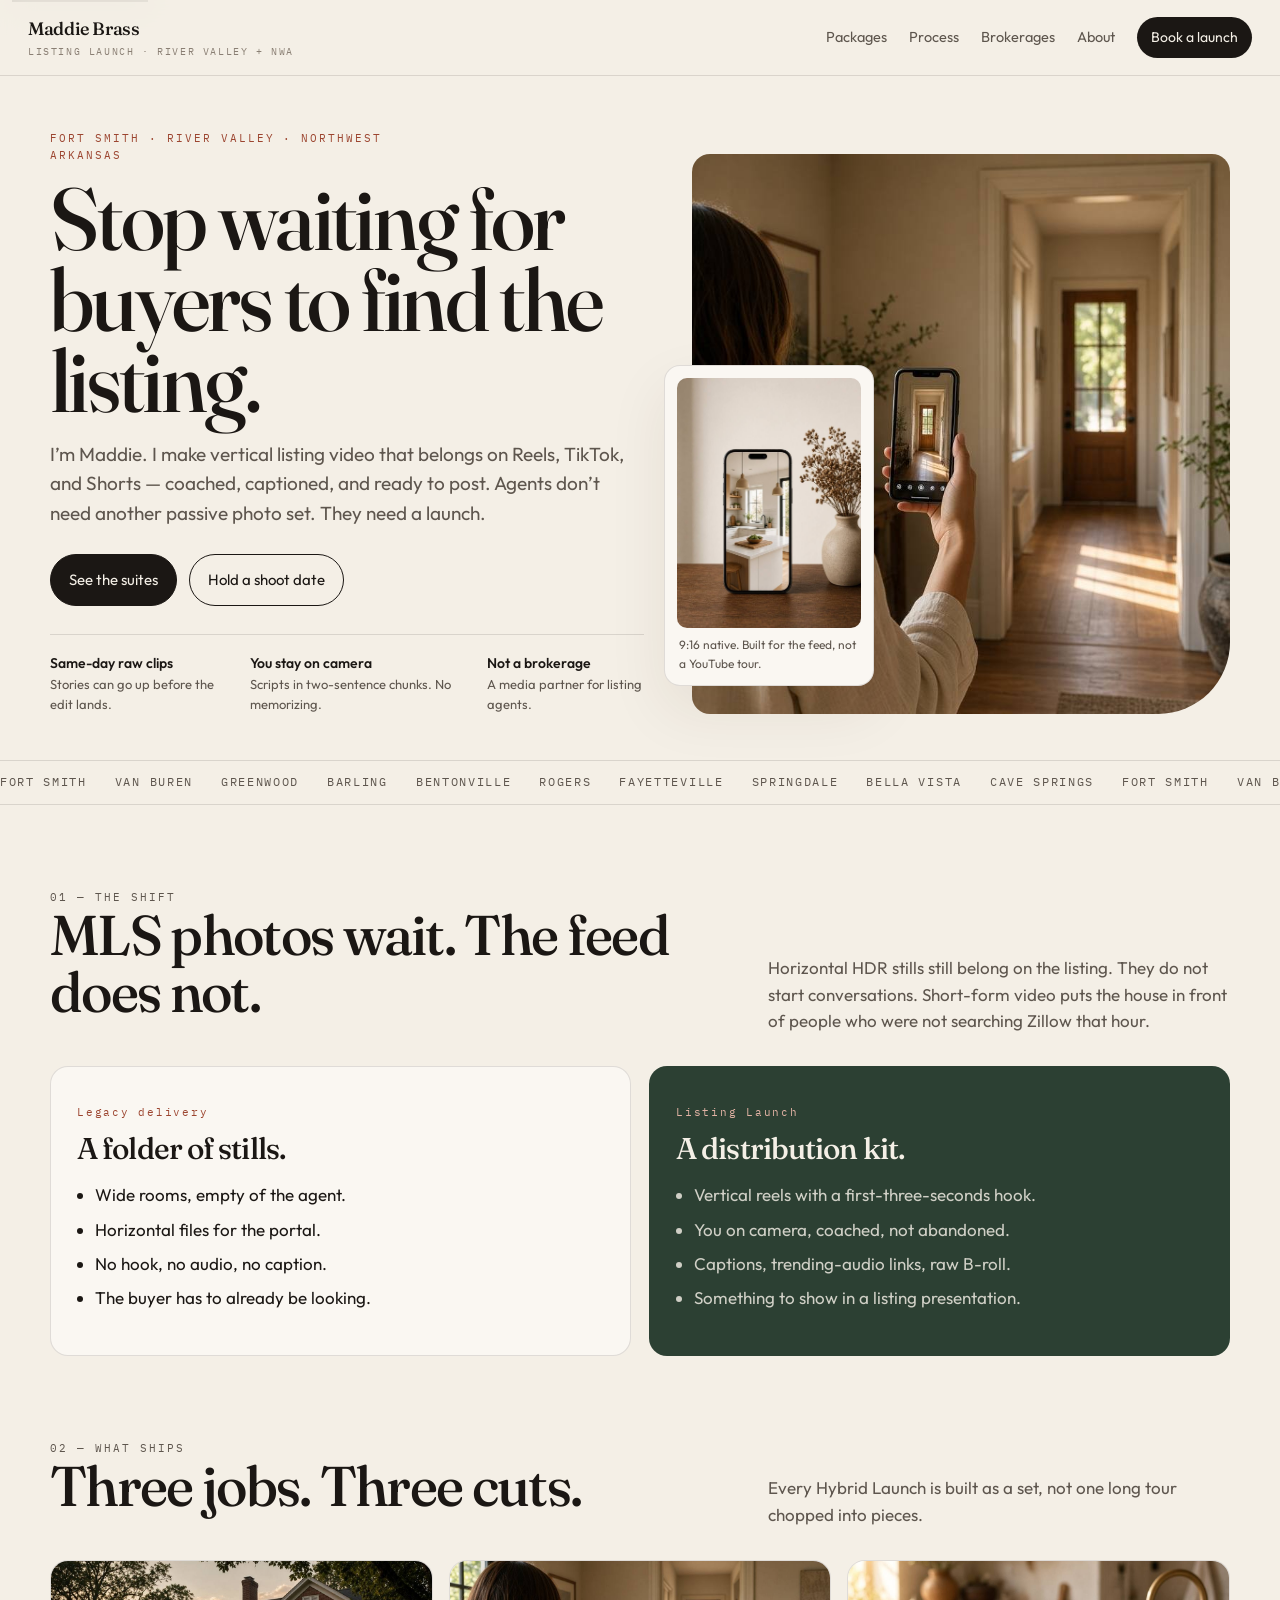
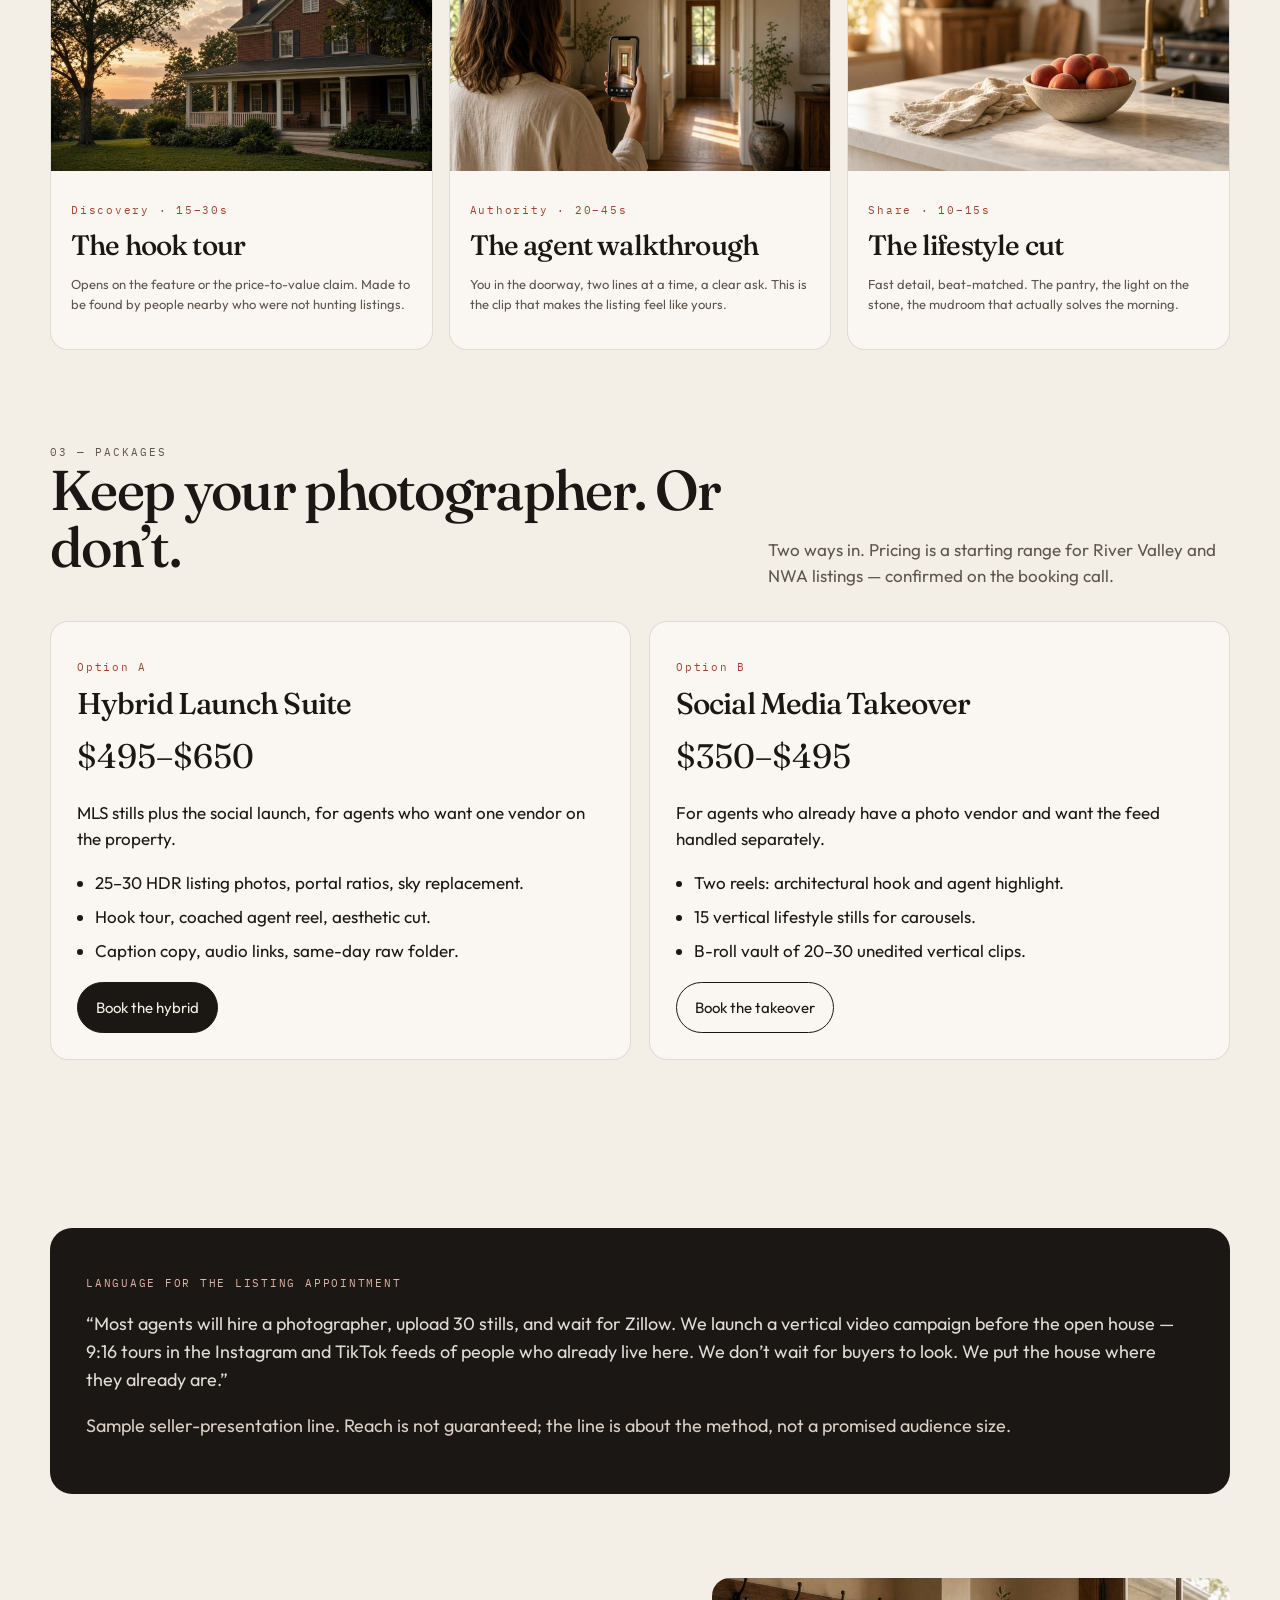
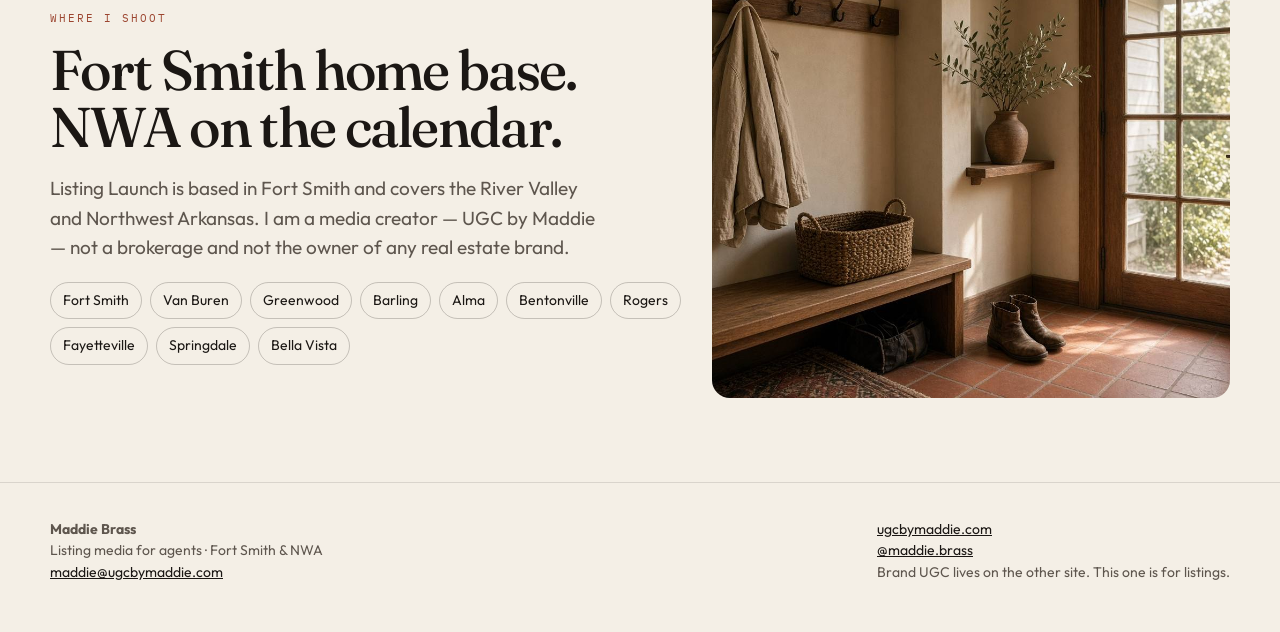
==== index.html @ f2fada8d "Listing Launch site for Fort Smith and NWA" ====
<!DOCTYPE html>
<html lang="en">
<head>
  <meta charset="utf-8">
  <meta name="viewport" content="width=device-width, initial-scale=1">
  <title>Listing Launch by Maddie | Fort Smith & Northwest Arkansas</title>
  <meta name="description" content="Maddie Brass builds vertical listing videos for real estate agents in Fort Smith and Northwest Arkansas. Platform-ready Reels, coached on-camera walkthroughs, and a distribution kit — not another folder of MLS stills.">
  <link rel="preconnect" href="https://fonts.googleapis.com">
  <link rel="preconnect" href="https://fonts.gstatic.com" crossorigin>
  <link href="https://fonts.googleapis.com/css2?family=Fraunces:ital,opsz,wght@0,9..144,500;0,9..144,560;1,9..144,460&family=IBM+Plex+Mono:wght@400;500&family=Outfit:wght@380;460;560&display=swap" rel="stylesheet">
  <link rel="stylesheet" href="styles.css">
  <link rel="icon" href="data:image/svg+xml,%3Csvg xmlns='http://www.w3.org/2000/svg' viewBox='0 0 32 32'%3E%3Crect fill='%239c4530' width='32' height='32' rx='6'/%3E%3Ctext x='16' y='22' text-anchor='middle' font-size='16' fill='%23f4efe6' font-family='Georgia'%3EM%3C/text%3E%3C/svg%3E">
</head>
<body>
  <a class="skip" href="#main">Skip to content</a>
  <header class="site-header">
    <a class="brand" href="index.html">
      <strong>Maddie Brass</strong>
      <span>Listing Launch · River Valley + NWA</span>
    </a>
    <button class="nav-toggle" aria-expanded="false" aria-controls="nav">Menu</button>
    <nav class="nav" id="nav">
      <a href="packages.html">Packages</a>
      <a href="process.html">Process</a>
      <a href="brokerages.html">Brokerages</a>
      <a href="about.html">About</a>
      <a class="book" href="book.html">Book a launch</a>
    </nav>
  </header>

  <main id="main">
    <div class="wrap hero">
      <div class="hero-copy">
        <p class="kicker">Fort Smith · River Valley · Northwest Arkansas</p>
        <h1>Stop waiting for buyers to find the listing.</h1>
        <p class="lede">I’m Maddie. I make vertical listing video that belongs on Reels, TikTok, and Shorts — coached, captioned, and ready to post. Agents don’t need another passive photo set. They need a launch.</p>
        <div class="actions">
          <a class="btn" href="packages.html">See the suites</a>
          <a class="btn ghost" href="book.html">Hold a shoot date</a>
        </div>
        <div class="meta-row">
          <div><strong>Same-day raw clips</strong> Stories can go up before the edit lands.</div>
          <div><strong>You stay on camera</strong> Scripts in two-sentence chunks. No memorizing.</div>
          <div><strong>Not a brokerage</strong> A media partner for listing agents.</div>
        </div>
      </div>
      <div class="hero-frame">
        <img class="main" src="assets/filming.jpg" alt="Creator filming a sunlit hallway in vertical on a phone">
        <div class="float-card">
          <img src="assets/phone.jpg" alt="Phone showing a vertical kitchen frame">
          <p>9:16 native. Built for the feed, not a YouTube tour.</p>
        </div>
      </div>
    </div>

    <div class="ticker" aria-hidden="true">
      <div class="ticker-track">
        <span>Fort Smith</span><span>Van Buren</span><span>Greenwood</span><span>Barling</span><span>Bentonville</span><span>Rogers</span><span>Fayetteville</span><span>Springdale</span><span>Bella Vista</span><span>Cave Springs</span>
        <span>Fort Smith</span><span>Van Buren</span><span>Greenwood</span><span>Barling</span><span>Bentonville</span><span>Rogers</span><span>Fayetteville</span><span>Springdale</span><span>Bella Vista</span><span>Cave Springs</span>
      </div>
    </div>

    <section>
      <div class="wrap">
        <div class="section-head">
          <div>
            <p class="kicker">01 — The shift</p>
            <h2>MLS photos wait. The feed does not.</h2>
          </div>
          <p>Horizontal HDR stills still belong on the listing. They do not start conversations. Short-form video puts the house in front of people who were not searching Zillow that hour.</p>
        </div>
        <div class="split">
          <article class="panel">
            <p class="num">Legacy delivery</p>
            <h3>A folder of stills.</h3>
            <ul>
              <li>Wide rooms, empty of the agent.</li>
              <li>Horizontal files for the portal.</li>
              <li>No hook, no audio, no caption.</li>
              <li>The buyer has to already be looking.</li>
            </ul>
          </article>
          <article class="panel dark">
            <p class="num" style="color:#e2b2a4">Listing Launch</p>
            <h3>A distribution kit.</h3>
            <ul>
              <li>Vertical reels with a first-three-seconds hook.</li>
              <li>You on camera, coached, not abandoned.</li>
              <li>Captions, trending-audio links, raw B-roll.</li>
              <li>Something to show in a listing presentation.</li>
            </ul>
          </article>
        </div>
      </div>
    </section>

    <section style="padding-top:0">
      <div class="wrap">
        <div class="section-head">
          <div>
            <p class="kicker">02 — What ships</p>
            <h2>Three jobs. Three cuts.</h2>
          </div>
          <p>Every Hybrid Launch is built as a set, not one long tour chopped into pieces.</p>
        </div>
        <div class="grid-3">
          <article class="card">
            <img src="assets/exterior.jpg" alt="Brick river-valley house at dusk">
            <div class="pad">
              <p class="num">Discovery · 15–30s</p>
              <h3>The hook tour</h3>
              <p class="fine">Opens on the feature or the price-to-value claim. Made to be found by people nearby who were not hunting listings.</p>
            </div>
          </article>
          <article class="card">
            <img src="assets/filming.jpg" alt="Vertical filming in a hallway">
            <div class="pad">
              <p class="num">Authority · 20–45s</p>
              <h3>The agent walkthrough</h3>
              <p class="fine">You in the doorway, two lines at a time, a clear ask. This is the clip that makes the listing feel like yours.</p>
            </div>
          </article>
          <article class="card">
            <img src="assets/kitchen.jpg" alt="Peaches and linen on a sunlit quartz island">
            <div class="pad">
              <p class="num">Share · 10–15s</p>
              <h3>The lifestyle cut</h3>
              <p class="fine">Fast detail, beat-matched. The pantry, the light on the stone, the mudroom that actually solves the morning.</p>
            </div>
          </article>
        </div>
      </div>
    </section>

    <section style="padding-top:10px">
      <div class="wrap">
        <div class="section-head">
          <div>
            <p class="kicker">03 — Packages</p>
            <h2>Keep your photographer. Or don’t.</h2>
          </div>
          <p>Two ways in. Pricing is a starting range for River Valley and NWA listings — confirmed on the booking call.</p>
        </div>
        <div class="split">
          <article class="panel">
            <p class="num">Option A</p>
            <h3>Hybrid Launch Suite</h3>
            <p class="price">$495–$650</p>
            <p>MLS stills plus the social launch, for agents who want one vendor on the property.</p>
            <ul>
              <li>25–30 HDR listing photos, portal ratios, sky replacement.</li>
              <li>Hook tour, coached agent reel, aesthetic cut.</li>
              <li>Caption copy, audio links, same-day raw folder.</li>
            </ul>
            <a class="btn" href="book.html?package=Hybrid%20Launch%20Suite">Book the hybrid</a>
          </article>
          <article class="panel">
            <p class="num">Option B</p>
            <h3>Social Media Takeover</h3>
            <p class="price">$350–$495</p>
            <p>For agents who already have a photo vendor and want the feed handled separately.</p>
            <ul>
              <li>Two reels: architectural hook and agent highlight.</li>
              <li>15 vertical lifestyle stills for carousels.</li>
              <li>B-roll vault of 20–30 unedited vertical clips.</li>
            </ul>
            <a class="btn ghost" href="book.html?package=Social%20Media%20Takeover">Book the takeover</a>
          </article>
        </div>
      </div>
    </section>

    <section>
      <div class="wrap script">
        <p class="who">Language for the listing appointment</p>
        <p>“Most agents will hire a photographer, upload 30 stills, and wait for Zillow. We launch a vertical video campaign before the open house — 9:16 tours in the Instagram and TikTok feeds of people who already live here. We don’t wait for buyers to look. We put the house where they already are.”</p>
        <p class="fine" style="color:#d9cfc4">Sample seller-presentation line. Reach is not guaranteed; the line is about the method, not a promised audience size.</p>
      </div>
    </section>

    <section style="padding-top:0">
      <div class="wrap area-grid">
        <div>
          <p class="kicker">Where I shoot</p>
          <h2>Fort Smith home base. NWA on the calendar.</h2>
          <p class="lede">Listing Launch is based in Fort Smith and covers the River Valley and Northwest Arkansas. I am a media creator — UGC by Maddie — not a brokerage and not the owner of any real estate brand.</p>
          <div class="chips">
            <span class="chip">Fort Smith</span>
            <span class="chip">Van Buren</span>
            <span class="chip">Greenwood</span>
            <span class="chip">Barling</span>
            <span class="chip">Alma</span>
            <span class="chip">Bentonville</span>
            <span class="chip">Rogers</span>
            <span class="chip">Fayetteville</span>
            <span class="chip">Springdale</span>
            <span class="chip">Bella Vista</span>
          </div>
        </div>
        <img src="assets/mudroom.jpg" alt="Lived-in entry with bench, basket, and afternoon light" style="border-radius:18px; height:420px; width:100%; object-fit:cover;">
      </div>
    </section>
  </main>

  <footer class="site-footer">
    <div class="wrap foot">
      <div>
        <strong>Maddie Brass</strong><br>
        Listing media for agents · Fort Smith & NWA<br>
        <a href="mailto:maddie@ugcbymaddie.com">maddie@ugcbymaddie.com</a>
      </div>
      <div>
        <a href="https://ugcbymaddie.com">ugcbymaddie.com</a><br>
        <a href="https://www.tiktok.com/@maddie.brass">@maddie.brass</a><br>
        Brand UGC lives on the other site. This one is for listings.
      </div>
    </div>
  </footer>
  <script src="site.js"></script>
</body>
</html>
---- styles.css ----
:root {
  --paper: #f4efe6;
  --paper-2: #ebe3d6;
  --card: #faf7f2;
  --ink: #1b1714;
  --ink-soft: #5e564e;
  --muted: #8a7f74;
  --clay: #9c4530;
  --clay-deep: #7c3423;
  --moss: #2c4033;
  --moss-soft: #3e5646;
  --line: rgba(27, 23, 20, 0.12);
  --line-strong: rgba(27, 23, 20, 0.22);
  --shadow: 0 24px 60px rgba(60, 36, 18, 0.08);
  --serif: "Fraunces", "Iowan Old Style", Palatino, serif;
  --sans: "Outfit", "Avenir Next", "Segoe UI", sans-serif;
  --mono: "IBM Plex Mono", ui-monospace, monospace;
  --max: 1180px;
  --header: 76px;
}

* { box-sizing: border-box; }
html { scroll-behavior: smooth; }
body {
  margin: 0;
  background: var(--paper);
  color: var(--ink);
  font-family: var(--sans);
  font-size: 17px;
  line-height: 1.55;
  text-rendering: optimizeLegibility;
}
img { max-width: 100%; display: block; }
a { color: inherit; }
button, input, select, textarea { font-family: inherit; }

.skip {
  position: absolute;
  left: 12px;
  top: -40px;
  background: var(--ink);
  color: var(--paper);
  padding: 8px 12px;
  z-index: 20;
}
.skip:focus { top: 12px; }

.site-header {
  position: sticky;
  top: 0;
  z-index: 30;
  height: var(--header);
  display: flex;
  align-items: center;
  justify-content: space-between;
  padding: 0 28px;
  background: rgba(244, 239, 230, 0.86);
  backdrop-filter: blur(16px);
  border-bottom: 1px solid var(--line);
}
.brand {
  display: flex;
  flex-direction: column;
  text-decoration: none;
  gap: 1px;
}
.brand strong {
  font-family: var(--serif);
  font-weight: 520;
  font-size: 18px;
  letter-spacing: -0.02em;
}
.brand span {
  font-family: var(--mono);
  font-size: 10px;
  letter-spacing: 0.16em;
  text-transform: uppercase;
  color: var(--muted);
}
.nav {
  display: flex;
  align-items: center;
  gap: 22px;
}
.nav a {
  text-decoration: none;
  font-size: 14.5px;
  color: var(--ink-soft);
}
.nav a[aria-current="page"] { color: var(--ink); }
.nav a.book {
  background: var(--ink);
  color: var(--paper);
  padding: 10px 14px;
  border-radius: 999px;
  font-size: 14px;
}
.nav-toggle {
  display: none;
  border: 1px solid var(--line-strong);
  background: transparent;
  border-radius: 999px;
  padding: 8px 12px;
  font-size: 13px;
  letter-spacing: 0.08em;
  text-transform: uppercase;
}

.wrap { width: min(var(--max), calc(100% - 48px)); margin: 0 auto; }
.kicker {
  font-family: var(--mono);
  font-size: 11px;
  letter-spacing: 0.18em;
  text-transform: uppercase;
  color: var(--clay);
  margin: 0 0 14px;
}
h1, h2, h3 { font-family: var(--serif); font-weight: 500; letter-spacing: -0.03em; }
h1 { font-size: clamp(46px, 7vw, 88px); line-height: 0.92; margin: 0 0 18px; }
h2 { font-size: clamp(34px, 4.4vw, 56px); line-height: 1.02; margin: 0 0 14px; }
h3 { font-size: 28px; line-height: 1.1; margin: 0 0 10px; }
.lede { font-size: 19px; color: var(--ink-soft); max-width: 46ch; }
em.mark {
  font-style: italic;
  font-weight: 450;
}

.hero {
  display: grid;
  grid-template-columns: 1.05fr 0.95fr;
  gap: 48px;
  align-items: end;
  padding: 54px 0 28px;
}
.hero-copy p { max-width: 48ch; }
.actions { display: flex; gap: 12px; flex-wrap: wrap; margin-top: 26px; }
.btn {
  display: inline-flex;
  align-items: center;
  justify-content: center;
  text-decoration: none;
  border-radius: 999px;
  padding: 13px 18px;
  border: 1px solid var(--ink);
  background: var(--ink);
  color: var(--paper);
  font-size: 15px;
}
.btn.ghost { background: transparent; color: var(--ink); }
.btn.clay { background: var(--clay); border-color: var(--clay); }
.meta-row {
  display: flex;
  gap: 22px;
  margin-top: 28px;
  padding-top: 18px;
  border-top: 1px solid var(--line);
  font-size: 13px;
  color: var(--ink-soft);
}
.meta-row strong { display: block; color: var(--ink); font-weight: 560; font-size: 14px; }

.hero-frame {
  position: relative;
  min-height: 520px;
}
.hero-frame img.main {
  width: 100%;
  height: 560px;
  object-fit: cover;
  border-radius: 18px 18px 72px 18px;
}
.float-card {
  position: absolute;
  left: -28px;
  bottom: 28px;
  width: 210px;
  background: var(--card);
  border: 1px solid var(--line);
  border-radius: 16px;
  padding: 12px;
  box-shadow: var(--shadow);
}
.float-card img { height: 250px; width: 100%; object-fit: cover; border-radius: 10px; }
.float-card p { margin: 8px 2px 0; font-size: 12px; color: var(--ink-soft); }

.ticker {
  border-top: 1px solid var(--line);
  border-bottom: 1px solid var(--line);
  overflow: hidden;
  padding: 12px 0;
  margin-top: 18px;
}
.ticker-track {
  display: flex;
  gap: 28px;
  width: max-content;
  animation: tick 32s linear infinite;
  font-family: var(--mono);
  font-size: 12px;
  letter-spacing: 0.14em;
  text-transform: uppercase;
  color: var(--ink-soft);
}
@keyframes tick { to { transform: translateX(-50%); } }

section { padding: 84px 0; }
.section-head { display: flex; justify-content: space-between; gap: 32px; align-items: end; margin-bottom: 32px; }
.section-head p { max-width: 42ch; color: var(--ink-soft); margin: 0; }

.split { display: grid; grid-template-columns: 1fr 1fr; gap: 18px; }
.panel {
  background: var(--card);
  border: 1px solid var(--line);
  border-radius: 18px;
  padding: 26px;
}
.panel.dark {
  background: var(--moss);
  color: #f4efe6;
  border-color: transparent;
}
.panel.dark p, .panel.dark li { color: rgba(244, 239, 230, 0.82); }
.panel h3 { font-size: 30px; }
.panel ol, .panel ul { padding-left: 18px; }
.panel li { margin: 8px 0; }

.grid-3 { display: grid; grid-template-columns: repeat(3, 1fr); gap: 16px; }
.card {
  background: var(--card);
  border: 1px solid var(--line);
  border-radius: 18px;
  overflow: hidden;
}
.card img { height: 210px; width: 100%; object-fit: cover; }
.card .pad, .pad { padding: 20px 20px 22px; }
.num {
  font-family: var(--mono);
  font-size: 11px;
  letter-spacing: 0.16em;
  color: var(--clay);
}
.price {
  font-family: var(--serif);
  font-size: 34px;
  margin: 8px 0;
}
.fine { font-size: 13px; color: var(--ink-soft); }

table {
  width: 100%;
  border-collapse: collapse;
  font-size: 15px;
}
th, td {
  text-align: left;
  padding: 14px 12px;
  border-bottom: 1px solid var(--line);
  vertical-align: top;
}
th { font-size: 12px; letter-spacing: 0.12em; text-transform: uppercase; color: var(--muted); font-weight: 560; }
.table-wrap { overflow-x: auto; border: 1px solid var(--line); border-radius: 16px; background: var(--card); }

.quote {
  font-family: var(--serif);
  font-size: clamp(24px, 3vw, 34px);
  line-height: 1.25;
  margin: 0;
}
.script {
  background: var(--ink);
  color: #f6f1ea;
  border-radius: 22px;
  padding: 36px;
}
.script p { font-size: 18px; line-height: 1.55; color: rgba(246, 241, 234, 0.9); }
.script .who { font-family: var(--mono); font-size: 11px; letter-spacing: 0.16em; text-transform: uppercase; color: #e2b2a4; }

.steps { display: grid; grid-template-columns: repeat(4, 1fr); gap: 14px; }
.step {
  border-top: 1px solid var(--ink);
  padding-top: 14px;
}
.step strong { display: block; font-family: var(--serif); font-size: 22px; font-weight: 500; margin: 8px 0; }

.area-grid { display: grid; grid-template-columns: 1.1fr 0.9fr; gap: 28px; align-items: center; }
.chips { display: flex; flex-wrap: wrap; gap: 8px; margin-top: 16px; }
.chip {
  border: 1px solid var(--line-strong);
  border-radius: 999px;
  padding: 7px 12px;
  font-size: 14px;
}

.form {
  display: grid;
  gap: 14px;
  background: var(--card);
  border: 1px solid var(--line);
  border-radius: 20px;
  padding: 24px;
}
label { display: grid; gap: 6px; font-size: 13px; letter-spacing: 0.04em; text-transform: uppercase; color: var(--ink-soft); }
input, select, textarea {
  border: 1px solid var(--line-strong);
  background: #fffdf9;
  border-radius: 12px;
  padding: 12px 12px;
  font-size: 16px;
  color: var(--ink);
  text-transform: none;
  letter-spacing: 0;
}
textarea { min-height: 130px; resize: vertical; }
.form-row { display: grid; grid-template-columns: 1fr 1fr; gap: 12px; }
.note { font-size: 14px; color: var(--ink-soft); }

.site-footer {
  border-top: 1px solid var(--line);
  padding: 36px 0 48px;
}
.foot {
  display: flex;
  justify-content: space-between;
  gap: 24px;
  flex-wrap: wrap;
  font-size: 14px;
  color: var(--ink-soft);
}
.foot a { color: var(--ink); }

.book-layout { display: grid; grid-template-columns: 1.1fr 0.9fr; gap: 28px; align-items: start; }
.page-hero h1 { font-size: clamp(42px, 6vw, 72px); }

@media (max-width: 900px) {
  .nav-toggle { display: inline-flex; }
  .nav {
    display: none;
    position: absolute;
    top: var(--header);
    left: 0;
    right: 0;
    background: var(--paper);
    border-bottom: 1px solid var(--line);
    flex-direction: column;
    align-items: flex-start;
    padding: 16px 22px 22px;
    gap: 14px;
  }
  .nav.open { display: flex; }
  .hero, .split, .grid-3, .steps, .area-grid, .section-head, .form-row, .book-layout { grid-template-columns: 1fr; display: grid; }
  .hero-frame { min-height: 0; }
  .hero-frame img.main { height: 360px; }
  .float-card { position: static; width: 160px; margin-top: -48px; margin-left: 16px; }
  .steps { grid-template-columns: 1fr 1fr; }
  .wrap { width: min(var(--max), calc(100% - 32px)); }
  h1 { font-size: 46px; }
}
@media (prefers-reduced-motion: reduce) {
  .ticker-track { animation: none; }
  html { scroll-behavior: auto; }
}
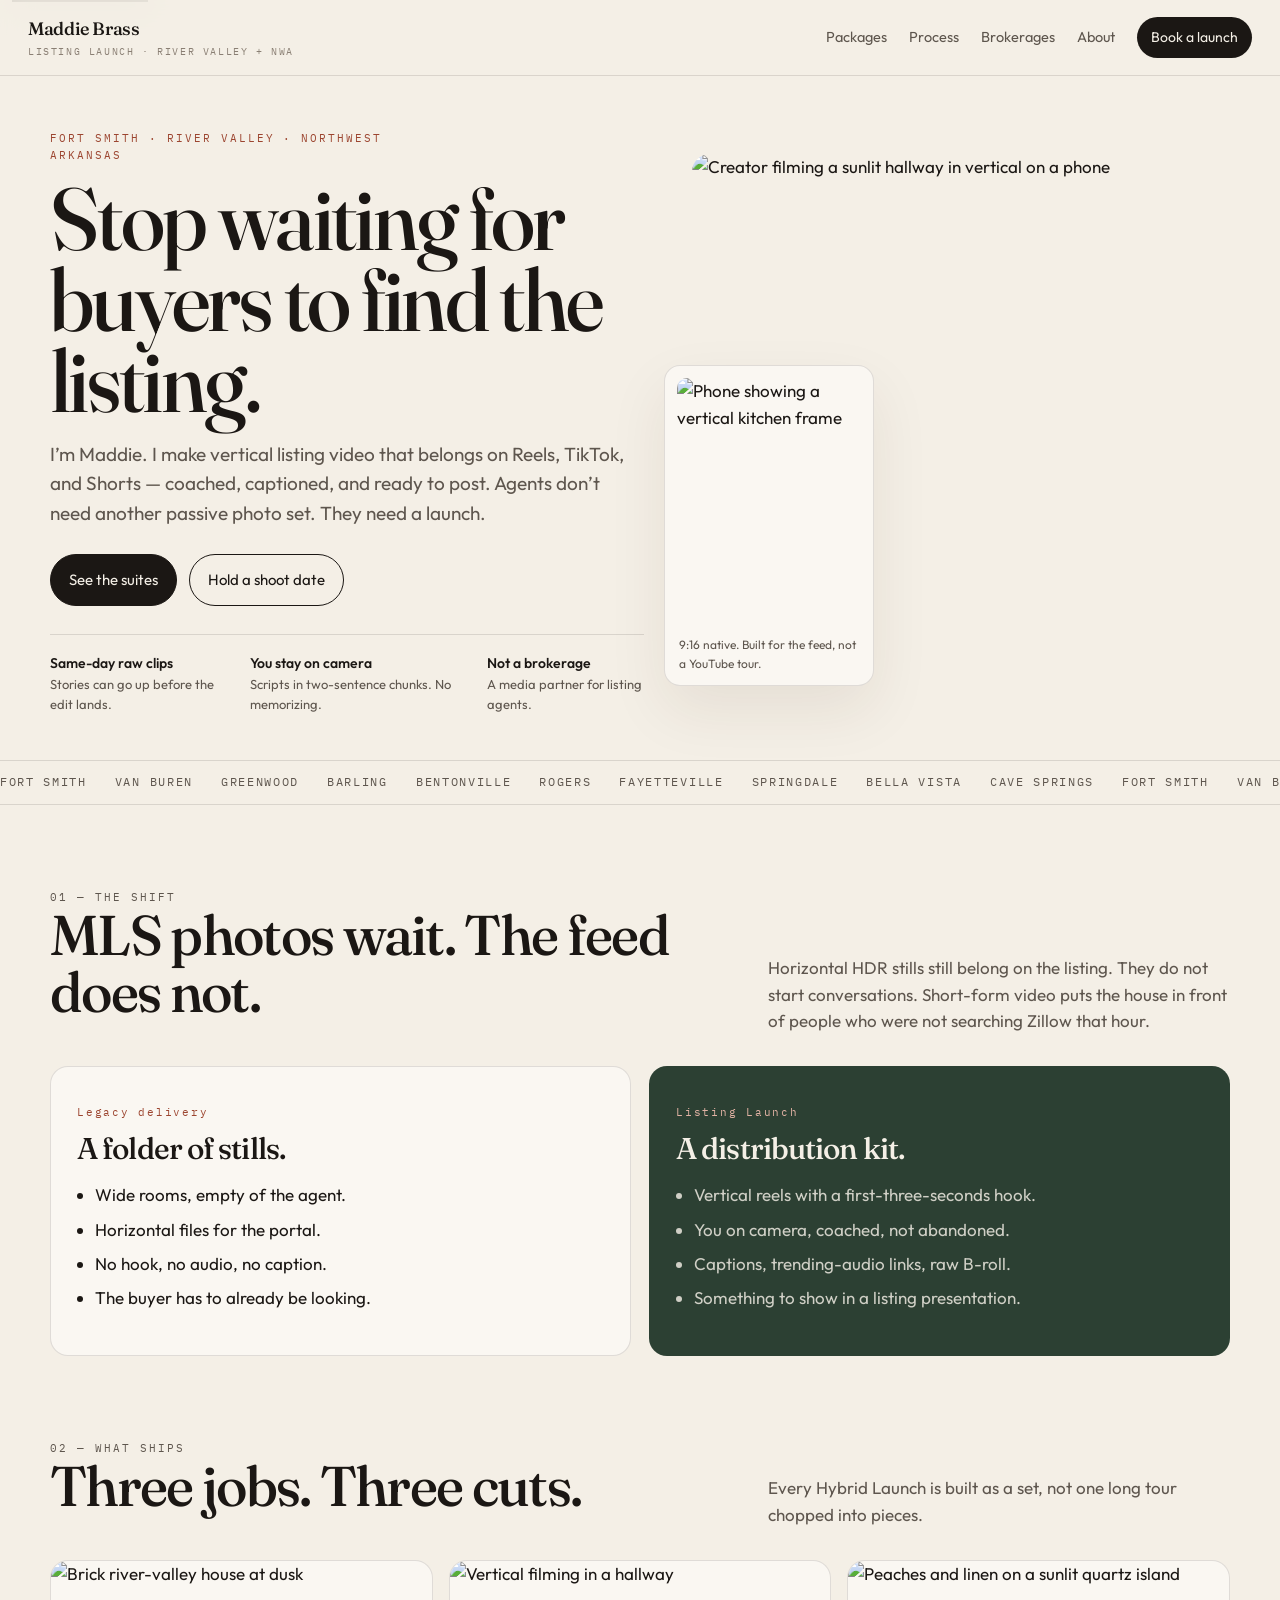
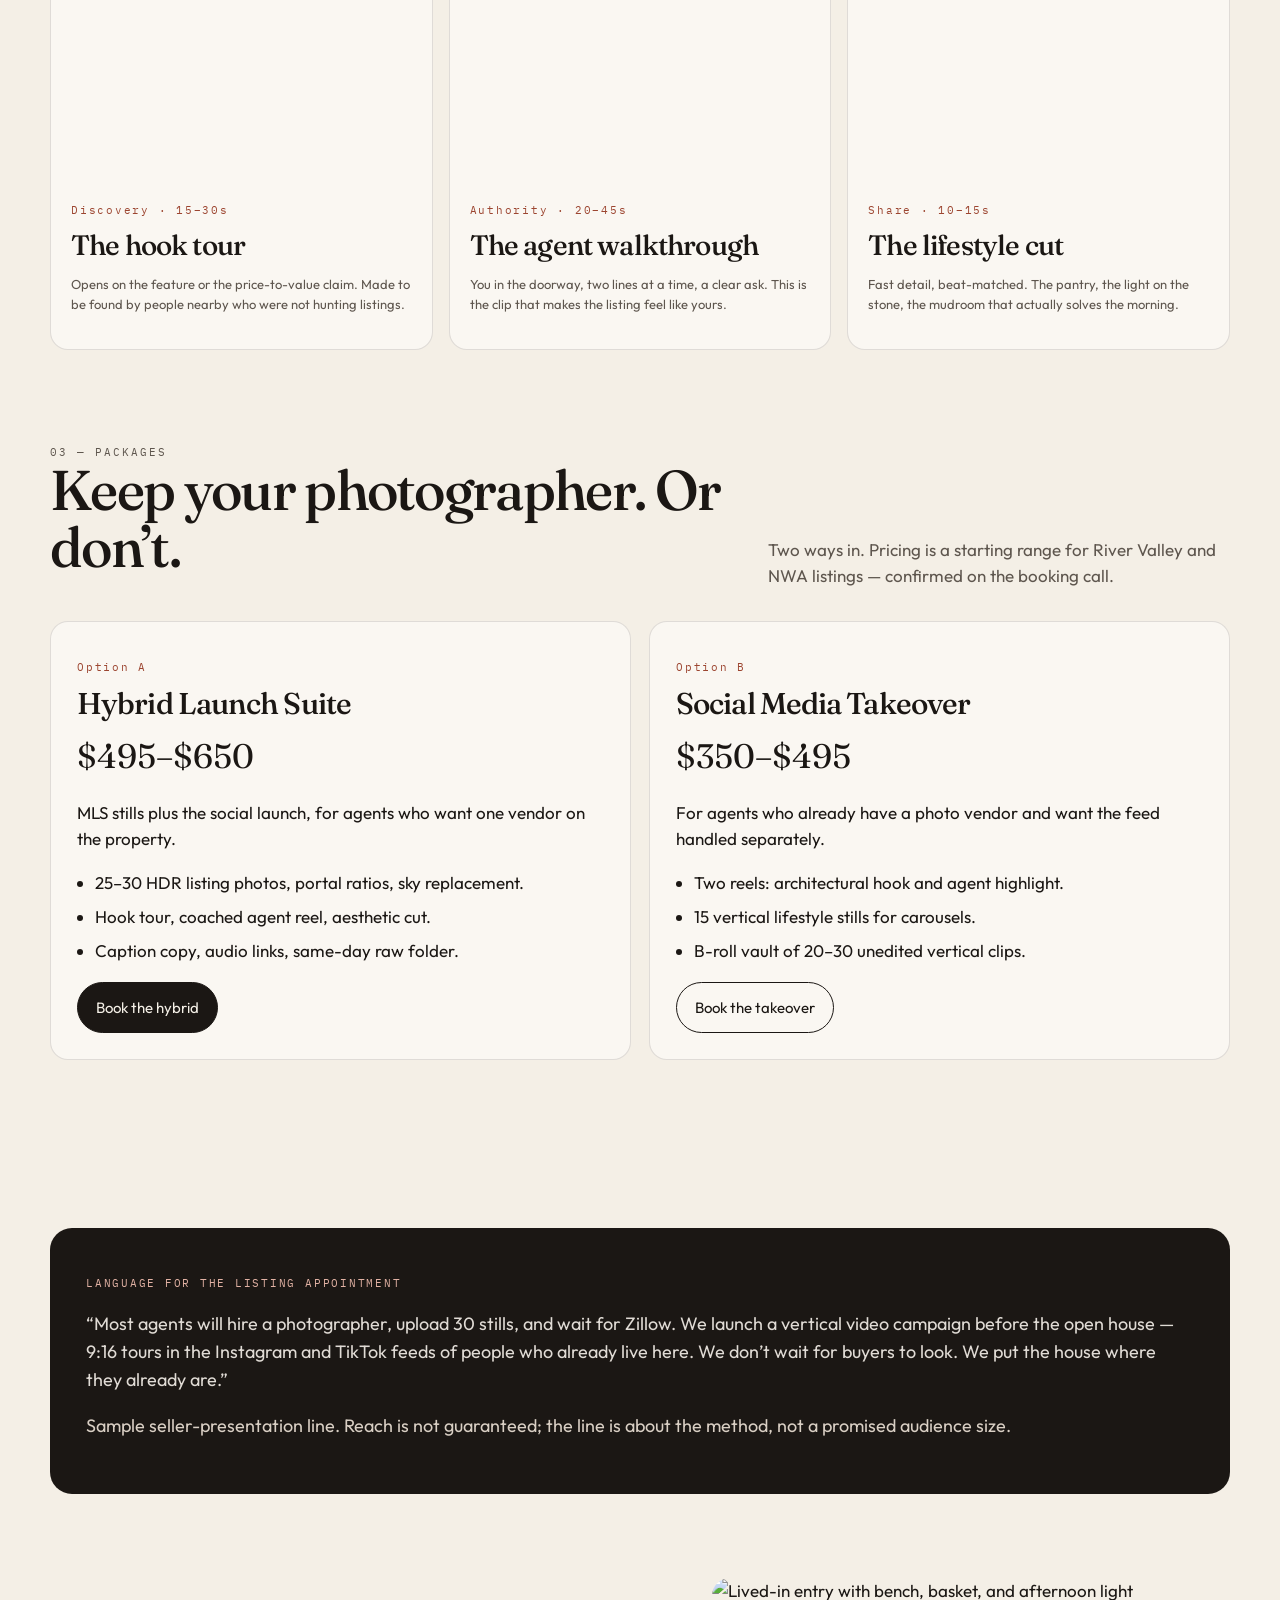
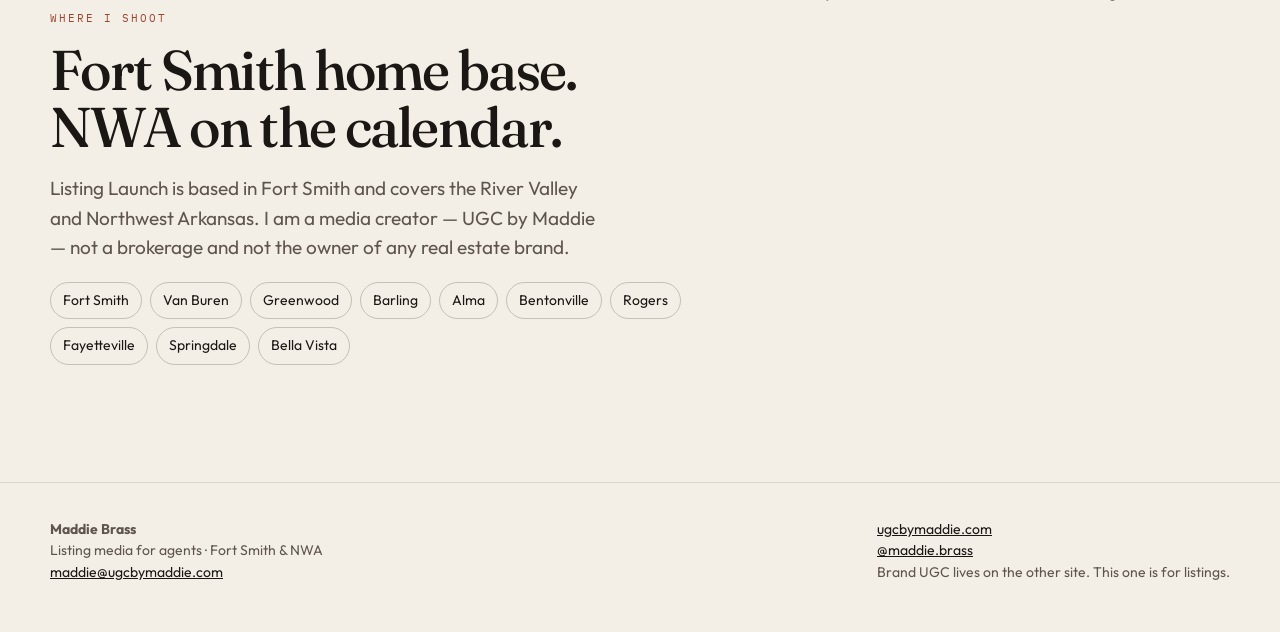
==== commit 13672be9: "Point photos at public repo for the test deploy" ====
--- a/index.html
+++ b/index.html
@@ -45,9 +45,9 @@
         </div>
       </div>
       <div class="hero-frame">
-        <img class="main" src="assets/filming.jpg" alt="Creator filming a sunlit hallway in vertical on a phone">
+        <img class="main" src="https://raw.githubusercontent.com/doseofproof/listing-launch/main/assets/filming.jpg" alt="Creator filming a sunlit hallway in vertical on a phone">
         <div class="float-card">
-          <img src="assets/phone.jpg" alt="Phone showing a vertical kitchen frame">
+          <img src="https://raw.githubusercontent.com/doseofproof/listing-launch/main/assets/phone.jpg" alt="Phone showing a vertical kitchen frame">
           <p>9:16 native. Built for the feed, not a YouTube tour.</p>
         </div>
       </div>
@@ -105,7 +105,7 @@
         </div>
         <div class="grid-3">
           <article class="card">
-            <img src="assets/exterior.jpg" alt="Brick river-valley house at dusk">
+            <img src="https://raw.githubusercontent.com/doseofproof/listing-launch/main/assets/exterior.jpg" alt="Brick river-valley house at dusk">
             <div class="pad">
               <p class="num">Discovery · 15–30s</p>
               <h3>The hook tour</h3>
@@ -113,7 +113,7 @@
             </div>
           </article>
           <article class="card">
-            <img src="assets/filming.jpg" alt="Vertical filming in a hallway">
+            <img src="https://raw.githubusercontent.com/doseofproof/listing-launch/main/assets/filming.jpg" alt="Vertical filming in a hallway">
             <div class="pad">
               <p class="num">Authority · 20–45s</p>
               <h3>The agent walkthrough</h3>
@@ -121,7 +121,7 @@
             </div>
           </article>
           <article class="card">
-            <img src="assets/kitchen.jpg" alt="Peaches and linen on a sunlit quartz island">
+            <img src="https://raw.githubusercontent.com/doseofproof/listing-launch/main/assets/kitchen.jpg" alt="Peaches and linen on a sunlit quartz island">
             <div class="pad">
               <p class="num">Share · 10–15s</p>
               <h3>The lifestyle cut</h3>
@@ -197,7 +197,7 @@
             <span class="chip">Bella Vista</span>
           </div>
         </div>
-        <img src="assets/mudroom.jpg" alt="Lived-in entry with bench, basket, and afternoon light" style="border-radius:18px; height:420px; width:100%; object-fit:cover;">
+        <img src="https://raw.githubusercontent.com/doseofproof/listing-launch/main/assets/mudroom.jpg" alt="Lived-in entry with bench, basket, and afternoon light" style="border-radius:18px; height:420px; width:100%; object-fit:cover;">
       </div>
     </section>
   </main>
